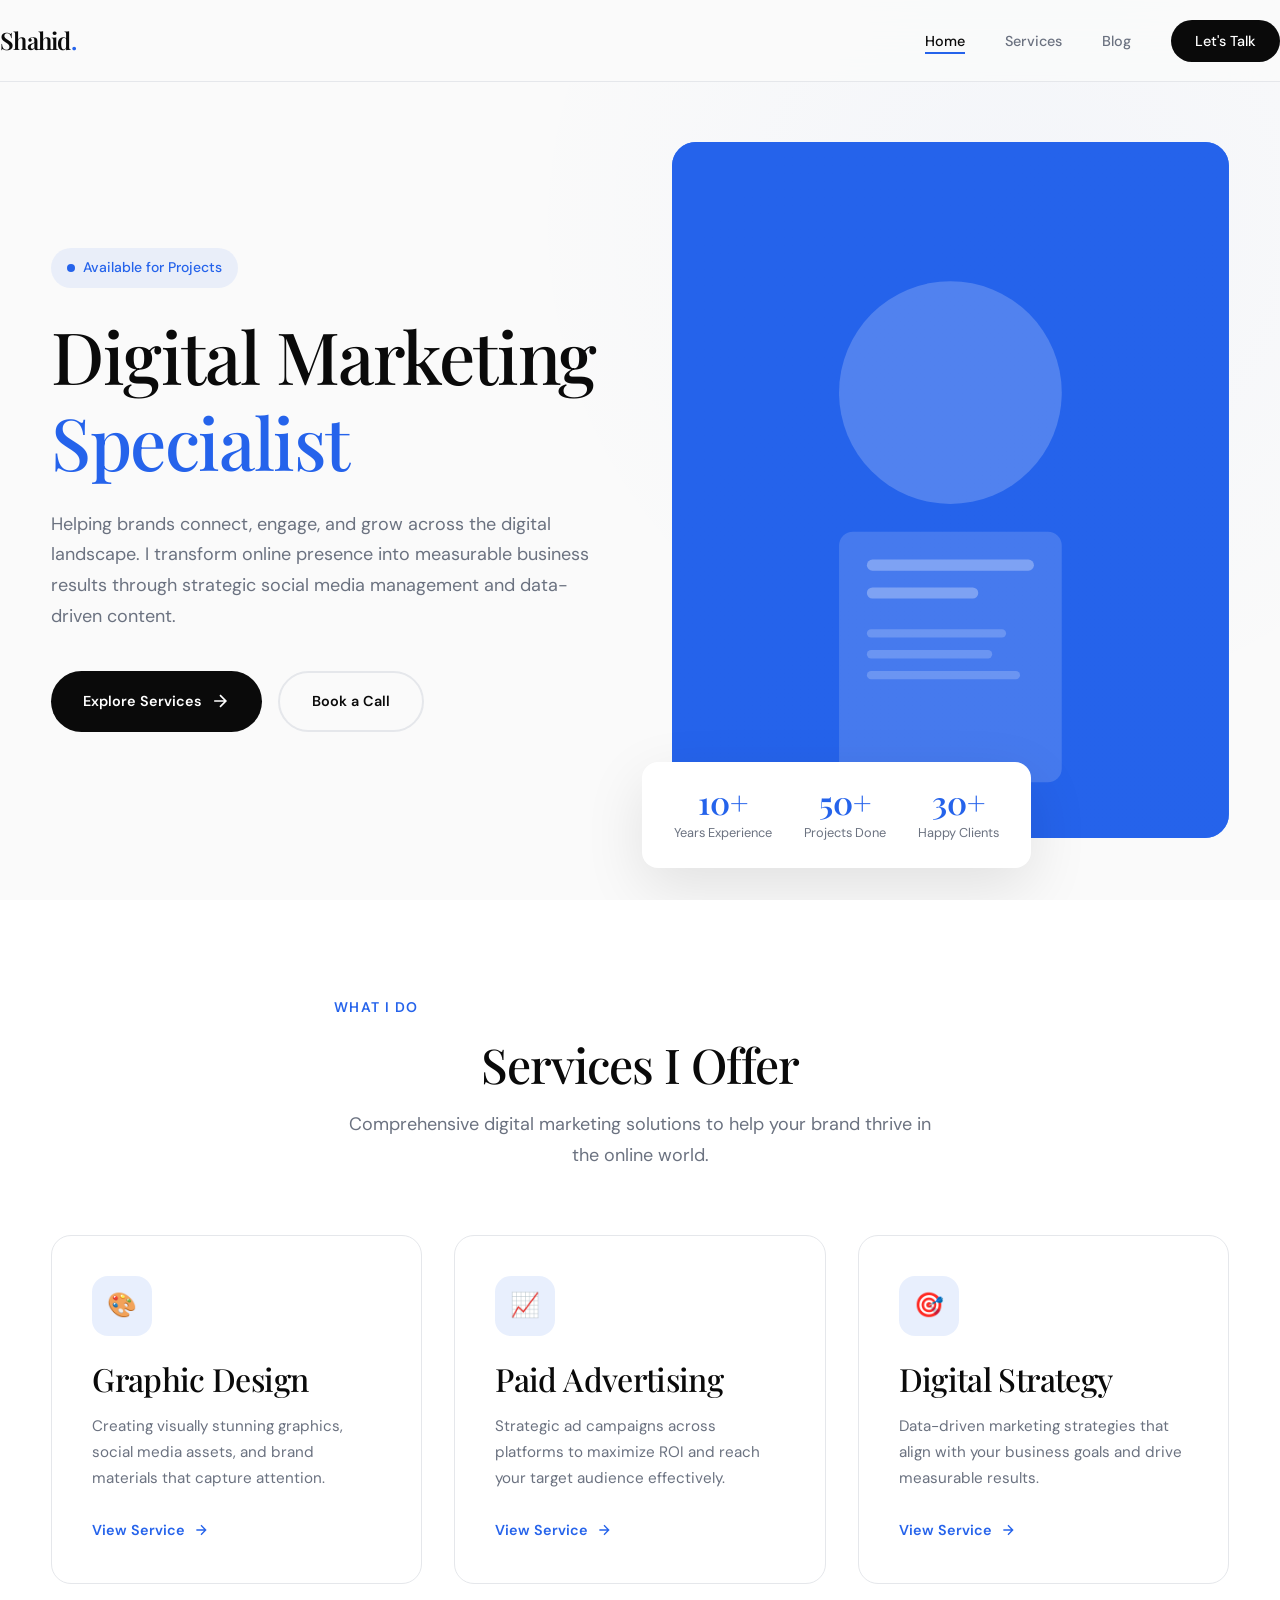
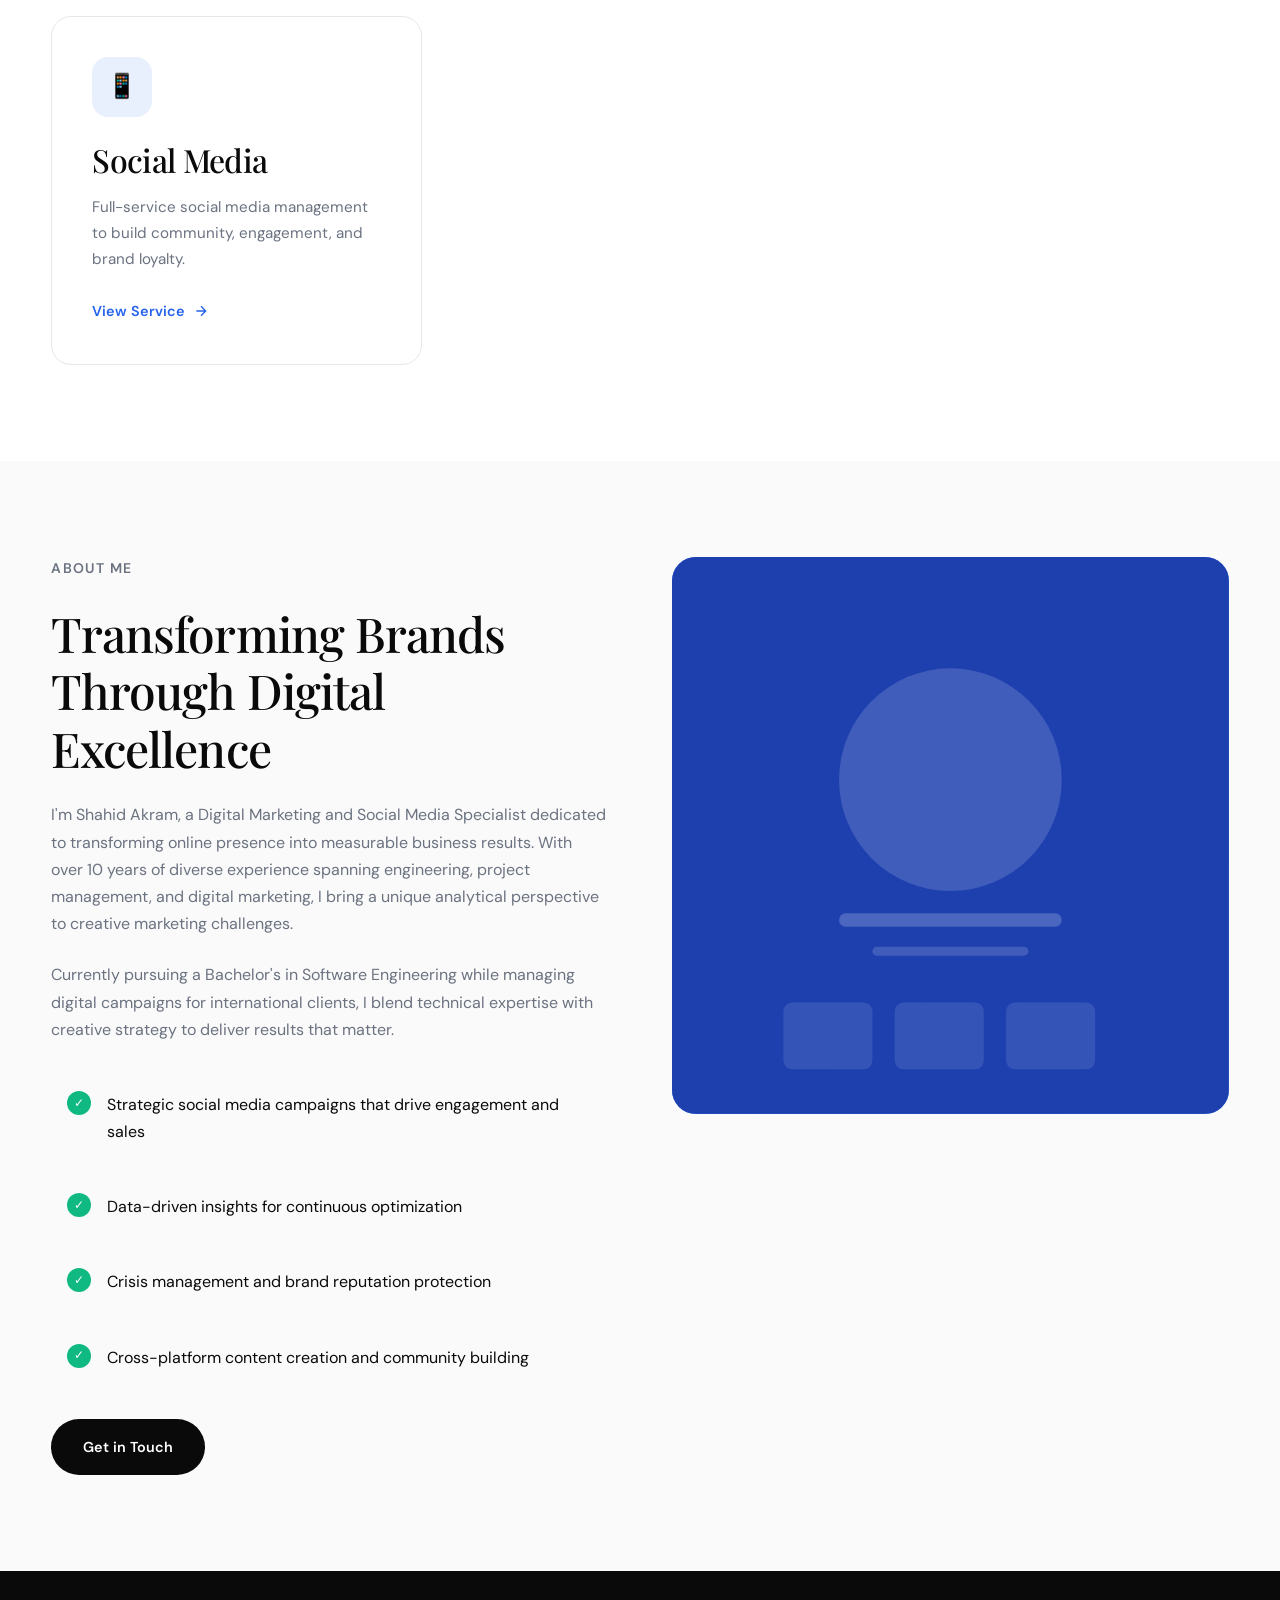
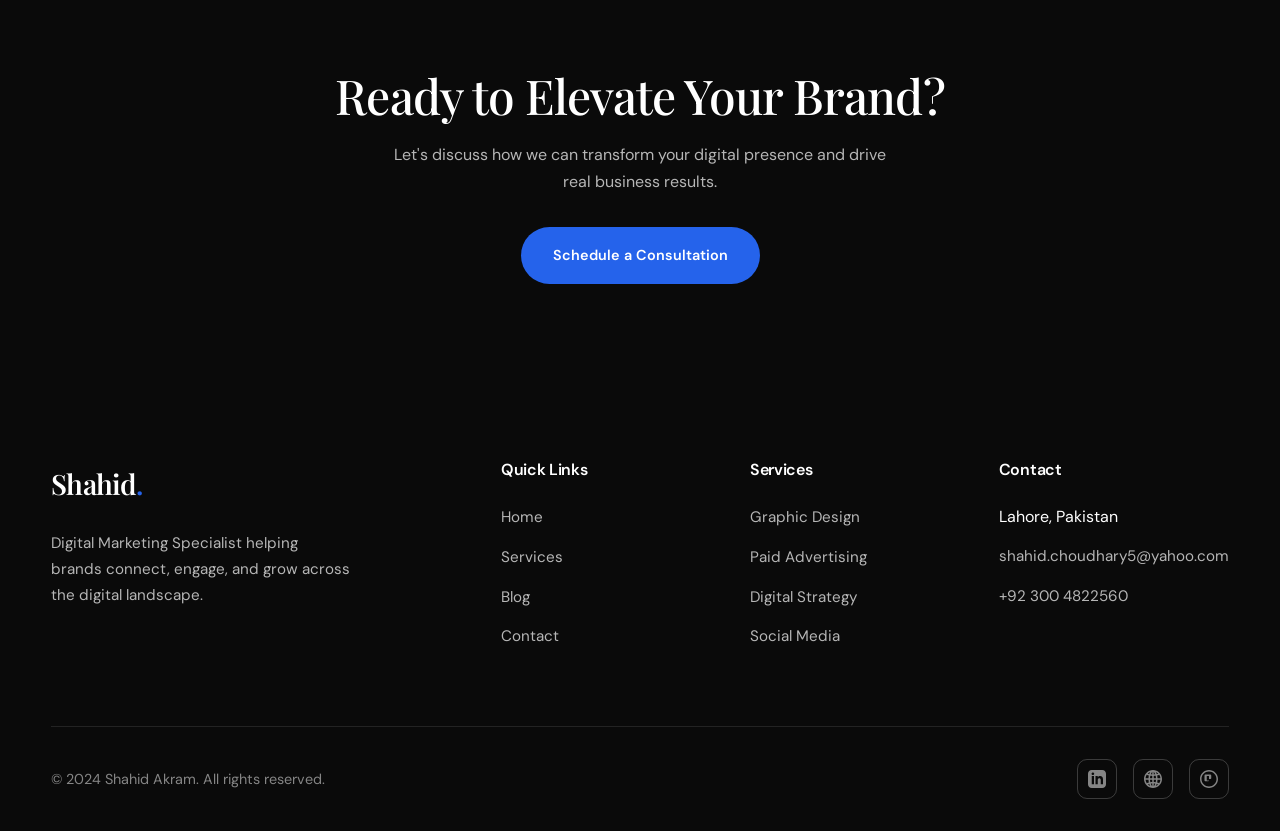
==== index.html @ c12536f8 "Add files via upload" ====
<!DOCTYPE html>
<html lang="en">
<head>
  <meta charset="UTF-8">
  <meta name="viewport" content="width=device-width, initial-scale=1.0">
  <meta name="description" content="Shahid Akram - Digital Marketing Specialist | Social Media Management | Data-Driven Content & Design | Lead Generation Expert">
  <title>Shahid Akram | Digital Marketing Specialist</title>
  <link rel="preconnect" href="https://fonts.googleapis.com">
  <link rel="preconnect" href="https://fonts.gstatic.com" crossorigin>
  <link href="https://fonts.googleapis.com/css2?family=DM+Sans:wght@400;500;600;700&family=Playfair+Display:wght@400;500;600;700&display=swap" rel="stylesheet">
  <link rel="stylesheet" href="styles.css">
</head>
<body>
  <!-- Navigation -->
  <nav class="nav">
    <div class="container nav-inner">
      <a href="index.html" class="logo">Shahid<span>.</span></a>
      <ul class="nav-links">
        <li><a href="index.html" class="active">Home</a></li>
        <li><a href="services.html">Services</a></li>
        <li><a href="blog.html">Blog</a></li>
        <li><a href="contact.html" class="nav-cta">Let's Talk</a></li>
      </ul>
      <button class="menu-toggle" onclick="toggleMenu()">
        <span></span>
        <span></span>
        <span></span>
      </button>
    </div>
  </nav>

  <!-- Hero Section -->
  <section class="hero">
    <div class="container">
      <div class="hero-content">
        <div class="hero-text">
          <div class="hero-tag">
            Available for Projects
          </div>
          <h1>
            Digital Marketing
            <span>Specialist</span>
          </h1>
          <p class="hero-desc">
            Helping brands connect, engage, and grow across the digital landscape. I transform online presence into measurable business results through strategic social media management and data-driven content.
          </p>
          <div class="hero-btns">
            <a href="services.html" class="btn btn-primary">
              Explore Services
              <svg width="20" height="20" viewBox="0 0 24 24" fill="none" stroke="currentColor" stroke-width="2">
                <path d="M5 12h14M12 5l7 7-7 7"/>
              </svg>
            </a>
            <a href="contact.html" class="btn btn-secondary">Book a Call</a>
          </div>
        </div>
        <div class="hero-image">
          <div class="hero-image-wrapper">
            <svg width="100%" height="100%" viewBox="0 0 400 500" fill="none" xmlns="http://www.w3.org/2000/svg">
              <rect width="400" height="500" fill="url(#gradient1)"/>
              <circle cx="200" cy="180" r="80" fill="rgba(255,255,255,0.2)"/>
              <rect x="120" y="280" width="160" height="180" rx="10" fill="rgba(255,255,255,0.15)"/>
              <rect x="140" y="300" width="120" height="8" rx="4" fill="rgba(255,255,255,0.3)"/>
              <rect x="140" y="320" width="80" height="8" rx="4" fill="rgba(255,255,255,0.3)"/>
              <rect x="140" y="350" width="100" height="6" rx="3" fill="rgba(255,255,255,0.2)"/>
              <rect x="140" y="365" width="90" height="6" rx="3" fill="rgba(255,255,255,0.2)"/>
              <rect x="140" y="380" width="110" height="6" rx="3" fill="rgba(255,255,255,0.2)"/>
              <defs>
                <linearGradient id="gradient1" x1="0" y1="0" x2="400" y2="500">
                  <stop offset="0%" stop-color="#2563eb"/>
                  <stop offset="100%" stop-color="#1e40af"/>
                </linearGradient>
              </defs>
            </svg>
          </div>
          <div class="hero-stats">
            <div class="stat">
              <div class="stat-number">10+</div>
              <div class="stat-label">Years Experience</div>
            </div>
            <div class="stat">
              <div class="stat-number">50+</div>
              <div class="stat-label">Projects Done</div>
            </div>
            <div class="stat">
              <div class="stat-number">30+</div>
              <div class="stat-label">Happy Clients</div>
            </div>
          </div>
        </div>
      </div>
    </div>
  </section>

  <!-- Services Preview -->
  <section class="section" style="background: var(--bg-white);">
    <div class="container">
      <div class="section-header">
        <p class="section-tag">What I Do</p>
        <h2 class="section-title">Services I Offer</h2>
        <p class="section-desc">Comprehensive digital marketing solutions to help your brand thrive in the online world.</p>
      </div>
      <div class="services-grid">
        <a href="graphic-design.html" class="service-card">
          <div class="service-icon">🎨</div>
          <h3>Graphic Design</h3>
          <p>Creating visually stunning graphics, social media assets, and brand materials that capture attention.</p>
          <span class="service-link">
            View Service
            <svg width="16" height="16" viewBox="0 0 24 24" fill="none" stroke="currentColor" stroke-width="2">
              <path d="M5 12h14M12 5l7 7-7 7"/>
            </svg>
          </span>
        </a>
        <a href="paid-advertising.html" class="service-card">
          <div class="service-icon">📈</div>
          <h3>Paid Advertising</h3>
          <p>Strategic ad campaigns across platforms to maximize ROI and reach your target audience effectively.</p>
          <span class="service-link">
            View Service
            <svg width="16" height="16" viewBox="0 0 24 24" fill="none" stroke="currentColor" stroke-width="2">
              <path d="M5 12h14M12 5l7 7-7 7"/>
            </svg>
          </span>
        </a>
        <a href="digital-marketing.html" class="service-card">
          <div class="service-icon">🎯</div>
          <h3>Digital Strategy</h3>
          <p>Data-driven marketing strategies that align with your business goals and drive measurable results.</p>
          <span class="service-link">
            View Service
            <svg width="16" height="16" viewBox="0 0 24 24" fill="none" stroke="currentColor" stroke-width="2">
              <path d="M5 12h14M12 5l7 7-7 7"/>
            </svg>
          </span>
        </a>
        <a href="social-media.html" class="service-card">
          <div class="service-icon">📱</div>
          <h3>Social Media</h3>
          <p>Full-service social media management to build community, engagement, and brand loyalty.</p>
          <span class="service-link">
            View Service
            <svg width="16" height="16" viewBox="0 0 24 24" fill="none" stroke="currentColor" stroke-width="2">
              <path d="M5 12h14M12 5l7 7-7 7"/>
            </svg>
          </span>
        </a>
      </div>
    </div>
  </section>

  <!-- About Preview -->
  <section class="section">
    <div class="container">
      <div class="service-detail">
        <div class="service-content">
          <p class="section-tag">About Me</p>
          <h2>Transforming Brands Through Digital Excellence</h2>
          <p>
            I'm Shahid Akram, a Digital Marketing and Social Media Specialist dedicated to transforming online presence into measurable business results. With over 10 years of diverse experience spanning engineering, project management, and digital marketing, I bring a unique analytical perspective to creative marketing challenges.
          </p>
          <p>
            Currently pursuing a Bachelor's in Software Engineering while managing digital campaigns for international clients, I blend technical expertise with creative strategy to deliver results that matter.
          </p>
          <ul class="service-features">
            <li>Strategic social media campaigns that drive engagement and sales</li>
            <li>Data-driven insights for continuous optimization</li>
            <li>Crisis management and brand reputation protection</li>
            <li>Cross-platform content creation and community building</li>
          </ul>
          <a href="contact.html" class="btn btn-primary">Get in Touch</a>
        </div>
        <div class="service-image">
          <svg width="100%" height="100%" viewBox="0 0 500 500" fill="none" xmlns="http://www.w3.org/2000/svg">
            <rect width="500" height="500" fill="url(#grad2)"/>
            <circle cx="250" cy="200" r="100" fill="rgba(255,255,255,0.15)"/>
            <rect x="150" y="320" width="200" height="12" rx="6" fill="rgba(255,255,255,0.2)"/>
            <rect x="180" y="350" width="140" height="8" rx="4" fill="rgba(255,255,255,0.15)"/>
            <rect x="100" y="400" width="80" height="60" rx="8" fill="rgba(255,255,255,0.1)"/>
            <rect x="200" y="400" width="80" height="60" rx="8" fill="rgba(255,255,255,0.1)"/>
            <rect x="300" y="400" width="80" height="60" rx="8" fill="rgba(255,255,255,0.1)"/>
            <defs>
              <linearGradient id="grad2" x1="0" y1="0" x2="500" y2="500">
                <stop offset="0%" stop-color="#1e40af"/>
                <stop offset="100%" stop-color="#3b82f6"/>
              </linearGradient>
            </defs>
          </svg>
        </div>
      </div>
    </div>
  </section>

  <!-- CTA Section -->
  <section class="section" style="background: var(--primary); color: white; text-align: center;">
    <div class="container">
      <h2 style="color: white; margin-bottom: 1rem;">Ready to Elevate Your Brand?</h2>
      <p style="color: rgba(255,255,255,0.7); max-width: 500px; margin: 0 auto 2rem;">
        Let's discuss how we can transform your digital presence and drive real business results.
      </p>
      <a href="contact.html" class="btn btn-accent">Schedule a Consultation</a>
    </div>
  </section>

  <!-- Footer -->
  <footer class="footer">
    <div class="container">
      <div class="footer-grid">
        <div class="footer-brand">
          <div class="logo">Shahid<span>.</span></div>
          <p>Digital Marketing Specialist helping brands connect, engage, and grow across the digital landscape.</p>
        </div>
        <div class="footer-col">
          <h4>Quick Links</h4>
          <ul class="footer-links">
            <li><a href="index.html">Home</a></li>
            <li><a href="services.html">Services</a></li>
            <li><a href="blog.html">Blog</a></li>
            <li><a href="contact.html">Contact</a></li>
          </ul>
        </div>
        <div class="footer-col">
          <h4>Services</h4>
          <ul class="footer-links">
            <li><a href="graphic-design.html">Graphic Design</a></li>
            <li><a href="paid-advertising.html">Paid Advertising</a></li>
            <li><a href="digital-marketing.html">Digital Strategy</a></li>
            <li><a href="social-media.html">Social Media</a></li>
          </ul>
        </div>
        <div class="footer-col">
          <h4>Contact</h4>
          <ul class="footer-links">
            <li>Lahore, Pakistan</li>
            <li><a href="mailto:shahid.choudhary5@yahoo.com">shahid.choudhary5@yahoo.com</a></li>
            <li><a href="tel:+923004822560">+92 300 4822560</a></li>
          </ul>
        </div>
      </div>
      <div class="footer-bottom">
        <p>© 2024 Shahid Akram. All rights reserved.</p>
        <div class="footer-social">
          <a href="https://www.linkedin.com/in/shahidakram" target="_blank" aria-label="LinkedIn">
            <svg width="18" height="18" viewBox="0 0 24 24" fill="currentColor">
              <path d="M19 0h-14c-2.761 0-5 2.239-5 5v14c0 2.761 2.239 5 5 5h14c2.762 0 5-2.239 5-5v-14c0-2.761-2.238-5-5-5zm-11 19h-3v-11h3v11zm-1.5-12.268c-.966 0-1.75-.79-1.75-1.764s.784-1.764 1.75-1.764 1.75.79 1.75 1.764-.783 1.764-1.75 1.764zm13.5 12.268h-3v-5.604c0-3.368-4-3.113-4 0v5.604h-3v-11h3v1.765c1.396-2.586 7-2.777 7 2.476v6.759z"/>
            </svg>
          </a>
          <a href="https://linktr.ee/ShdElia" target="_blank" aria-label="Portfolio">
            <svg width="18" height="18" viewBox="0 0 24 24" fill="currentColor">
              <path d="M12 0c-6.627 0-12 5.373-12 12s5.373 12 12 12 12-5.373 12-12-5.373-12-12-12zm1 16.057v-3.057h2.994c-.059 1.143-.212 2.24-.456 3.279-.823-.12-1.674-.188-2.538-.222zm1.957 2.162c-.499 1.33-1.159 2.497-1.957 3.456v-3.62c.666.028 1.319.081 1.957.164zm-1.957-7.219v-3.015c.868-.034 1.721-.103 2.548-.224.238 1.027.389 2.111.446 3.239h-2.994zm0-5.014v-3.661c.806.969 1.471 2.15 1.971 3.496-.642.084-1.3.137-1.971.165zm2.703-3.267c1.237.496 2.354 1.228 3.29 2.146-.642.234-1.311.442-2.019.607-.344-.992-.775-1.91-1.271-2.753zm-7.241 13.56c-.244-1.039-.398-2.136-.456-3.279h2.994v3.057c-.865.034-1.714.102-2.538.222zm2.538 1.776v3.62c-.798-.959-1.458-2.126-1.957-3.456.638-.083 1.291-.136 1.957-.164zm-2.994-7.055c.057-1.128.207-2.212.446-3.239.827.121 1.68.19 2.548.224v3.015h-2.994zm1.024-5.179c.5-1.346 1.165-2.527 1.97-3.496v3.661c-.671-.028-1.329-.081-1.97-.165zm-2.005-.35c-.708-.165-1.377-.373-2.018-.607.937-.918 2.053-1.65 3.29-2.146-.496.844-.927 1.762-1.272 2.753zm-.549 1.918c-.264 1.151-.434 2.36-.492 3.611h-3.933c.165-1.658.739-3.197 1.617-4.518.88.361 1.816.67 2.808.907zm.009 9.262c-.988.236-1.92.542-2.797.9-.89-1.328-1.471-2.879-1.637-4.551h3.934c.058 1.265.231 2.488.5 3.651zm.553 1.917c.342.976.768 1.881 1.257 2.712-1.223-.49-2.326-1.211-3.256-2.115.636-.229 1.299-.435 1.999-.597zm9.924 0c.7.163 1.362.367 1.999.597-.931.903-2.034 1.625-3.257 2.116.489-.832.915-1.737 1.258-2.713zm.553-1.917c.27-1.163.442-2.386.501-3.651h3.934c-.167 1.672-.748 3.223-1.638 4.551-.877-.358-1.81-.664-2.797-.9zm.501-5.651c-.058-1.251-.229-2.46-.492-3.611.992-.237 1.929-.546 2.809-.907.877 1.321 1.451 2.86 1.616 4.518h-3.933z"/>
            </svg>
          </a>
          <a href="https://letterstoamovingworld.blogspot.com/" target="_blank" aria-label="Blog">
            <svg width="18" height="18" viewBox="0 0 24 24" fill="currentColor">
              <path d="M12 2c5.514 0 10 4.486 10 10s-4.486 10-10 10-10-4.486-10-10 4.486-10 10-10zm0-2c-6.627 0-12 5.373-12 12s5.373 12 12 12 12-5.373 12-12-5.373-12-12-12zm-1.5 6h3c.828 0 1.5.671 1.5 1.5v3c0 .828-.672 1.5-1.5 1.5h-1.5v1.5c0 .828-.672 1.5-1.5 1.5h-3c-.828 0-1.5-.672-1.5-1.5v-6c0-.829.672-1.5 1.5-1.5h3zm-1.5 8h3v-6h-3v6z"/>
            </svg>
          </a>
        </div>
      </div>
    </div>
  </footer>

  <script>
    function toggleMenu() {
      document.querySelector('.nav-links').classList.toggle('active');
    }
  </script>
</body>
</html>
---- styles.css ----
/* ========================================
   SHAHID AKRAM - PORTFOLIO STYLES
   Minimalist & Modern Design
   ======================================== */

/* CSS Variables */
:root {
  --primary: #0a0a0a;
  --secondary: #1a1a1a;
  --accent: #2563eb;
  --accent-light: #3b82f6;
  --text: #0a0a0a;
  --text-light: #6b7280;
  --bg: #fafafa;
  --bg-white: #ffffff;
  --border: #e5e7eb;
  --success: #10b981;
  --font-display: 'Playfair Display', Georgia, serif;
  --font-body: 'DM Sans', -apple-system, BlinkMacSystemFont, sans-serif;
  --transition: all 0.3s cubic-bezier(0.4, 0, 0.2, 1);
}

/* Reset & Base */
*, *::before, *::after {
  box-sizing: border-box;
  margin: 0;
  padding: 0;
}

html {
  scroll-behavior: smooth;
  font-size: 16px;
}

body {
  font-family: var(--font-body);
  background: var(--bg);
  color: var(--text);
  line-height: 1.7;
  min-height: 100vh;
  overflow-x: hidden;
}

a {
  color: inherit;
  text-decoration: none;
  transition: var(--transition);
}

img {
  max-width: 100%;
  height: auto;
  display: block;
}

/* Typography */
h1, h2, h3, h4, h5, h6 {
  font-family: var(--font-display);
  font-weight: 500;
  line-height: 1.2;
  letter-spacing: -0.02em;
}

h1 { font-size: clamp(2.5rem, 6vw, 4.5rem); }
h2 { font-size: clamp(2rem, 4vw, 3rem); }
h3 { font-size: clamp(1.5rem, 3vw, 2rem); }
h4 { font-size: 1.25rem; }

p { max-width: 65ch; }

/* Container */
.container {
  width: 100%;
  max-width: 1400px;
  margin: 0 auto;
  padding: 0 clamp(1.5rem, 4vw, 4rem);
}

/* Navigation */
.nav {
  position: fixed;
  top: 0;
  left: 0;
  right: 0;
  z-index: 1000;
  background: rgba(250, 250, 250, 0.9);
  backdrop-filter: blur(20px);
  border-bottom: 1px solid var(--border);
}

.nav-inner {
  display: flex;
  align-items: center;
  justify-content: space-between;
  padding: 1.25rem 0;
}

.logo {
  font-family: var(--font-display);
  font-size: 1.5rem;
  font-weight: 600;
  letter-spacing: -0.03em;
}

.logo span {
  color: var(--accent);
}

.nav-links {
  display: flex;
  align-items: center;
  gap: 2.5rem;
  list-style: none;
}

.nav-links a {
  font-size: 0.9rem;
  font-weight: 500;
  color: var(--text-light);
  position: relative;
}

.nav-links a:hover,
.nav-links a.active {
  color: var(--text);
}

.nav-links a::after {
  content: '';
  position: absolute;
  bottom: -4px;
  left: 0;
  width: 0;
  height: 2px;
  background: var(--accent);
  transition: var(--transition);
}

.nav-links a:hover::after,
.nav-links a.active::after {
  width: 100%;
}

.nav-cta {
  background: var(--primary);
  color: white !important;
  padding: 0.75rem 1.5rem;
  border-radius: 100px;
}

.nav-cta:hover {
  background: var(--secondary);
  transform: translateY(-2px);
}

.nav-cta::after {
  display: none !important;
}

/* Mobile Menu */
.menu-toggle {
  display: none;
  flex-direction: column;
  gap: 5px;
  background: none;
  border: none;
  cursor: pointer;
  padding: 0.5rem;
}

.menu-toggle span {
  width: 24px;
  height: 2px;
  background: var(--text);
  transition: var(--transition);
}

/* Hero Section */
.hero {
  min-height: 100vh;
  display: flex;
  align-items: center;
  padding-top: 80px;
  position: relative;
  overflow: hidden;
}

.hero::before {
  content: '';
  position: absolute;
  top: -50%;
  right: -20%;
  width: 80%;
  height: 150%;
  background: radial-gradient(circle, rgba(37, 99, 235, 0.03) 0%, transparent 60%);
  pointer-events: none;
}

.hero-content {
  display: grid;
  grid-template-columns: 1fr 1fr;
  gap: 4rem;
  align-items: center;
}

.hero-text {
  animation: fadeInUp 1s ease-out;
}

.hero-tag {
  display: inline-flex;
  align-items: center;
  gap: 0.5rem;
  font-size: 0.875rem;
  font-weight: 500;
  color: var(--accent);
  margin-bottom: 1.5rem;
  padding: 0.5rem 1rem;
  background: rgba(37, 99, 235, 0.08);
  border-radius: 100px;
}

.hero-tag::before {
  content: '';
  width: 8px;
  height: 8px;
  background: var(--accent);
  border-radius: 50%;
  animation: pulse 2s infinite;
}

.hero h1 {
  margin-bottom: 1.5rem;
}

.hero h1 span {
  display: block;
  color: var(--accent);
}

.hero-desc {
  font-size: 1.125rem;
  color: var(--text-light);
  margin-bottom: 2.5rem;
}

.hero-btns {
  display: flex;
  gap: 1rem;
  flex-wrap: wrap;
}

.hero-image {
  position: relative;
  animation: fadeInRight 1s ease-out 0.3s both;
}

.hero-image-wrapper {
  position: relative;
  border-radius: 24px;
  overflow: hidden;
  aspect-ratio: 4/5;
  background: linear-gradient(135deg, var(--accent) 0%, var(--accent-light) 100%);
}

.hero-image img {
  width: 100%;
  height: 100%;
  object-fit: cover;
  mix-blend-mode: luminosity;
  opacity: 0.9;
}

.hero-stats {
  position: absolute;
  bottom: -30px;
  left: -30px;
  background: var(--bg-white);
  padding: 1.5rem 2rem;
  border-radius: 16px;
  box-shadow: 0 20px 60px rgba(0, 0, 0, 0.1);
  display: flex;
  gap: 2rem;
}

.stat {
  text-align: center;
}

.stat-number {
  font-family: var(--font-display);
  font-size: 2rem;
  font-weight: 600;
  color: var(--accent);
  line-height: 1;
}

.stat-label {
  font-size: 0.8rem;
  color: var(--text-light);
  margin-top: 0.25rem;
}

/* Buttons */
.btn {
  display: inline-flex;
  align-items: center;
  justify-content: center;
  gap: 0.5rem;
  padding: 1rem 2rem;
  font-size: 0.9rem;
  font-weight: 600;
  border-radius: 100px;
  border: none;
  cursor: pointer;
  transition: var(--transition);
}

.btn-primary {
  background: var(--primary);
  color: white;
}

.btn-primary:hover {
  background: var(--secondary);
  transform: translateY(-3px);
  box-shadow: 0 10px 30px rgba(0, 0, 0, 0.2);
}

.btn-secondary {
  background: transparent;
  color: var(--text);
  border: 2px solid var(--border);
}

.btn-secondary:hover {
  border-color: var(--primary);
  background: var(--primary);
  color: white;
}

.btn-accent {
  background: var(--accent);
  color: white;
}

.btn-accent:hover {
  background: var(--accent-light);
  transform: translateY(-3px);
}

/* Sections */
.section {
  padding: 6rem 0;
}

.section-header {
  text-align: center;
  margin-bottom: 4rem;
}

.section-tag {
  font-size: 0.875rem;
  font-weight: 600;
  color: var(--accent);
  text-transform: uppercase;
  letter-spacing: 0.1em;
  margin-bottom: 1rem;
}

.section-title {
  margin-bottom: 1rem;
}

.section-desc {
  color: var(--text-light);
  font-size: 1.125rem;
  max-width: 600px;
  margin: 0 auto;
}

/* Services Grid */
.services-grid {
  display: grid;
  grid-template-columns: repeat(auto-fit, minmax(280px, 1fr));
  gap: 2rem;
}

.service-card {
  background: var(--bg-white);
  padding: 2.5rem;
  border-radius: 20px;
  border: 1px solid var(--border);
  transition: var(--transition);
  position: relative;
  overflow: hidden;
}

.service-card::before {
  content: '';
  position: absolute;
  top: 0;
  left: 0;
  right: 0;
  height: 4px;
  background: linear-gradient(90deg, var(--accent), var(--accent-light));
  transform: scaleX(0);
  transform-origin: left;
  transition: var(--transition);
}

.service-card:hover {
  transform: translateY(-8px);
  box-shadow: 0 20px 60px rgba(0, 0, 0, 0.08);
}

.service-card:hover::before {
  transform: scaleX(1);
}

.service-icon {
  width: 60px;
  height: 60px;
  background: rgba(37, 99, 235, 0.1);
  border-radius: 16px;
  display: flex;
  align-items: center;
  justify-content: center;
  margin-bottom: 1.5rem;
  font-size: 1.5rem;
}

.service-card h3 {
  margin-bottom: 1rem;
}

.service-card p {
  color: var(--text-light);
  font-size: 0.95rem;
  margin-bottom: 1.5rem;
}

.service-link {
  display: inline-flex;
  align-items: center;
  gap: 0.5rem;
  font-weight: 600;
  color: var(--accent);
  font-size: 0.9rem;
}

.service-link:hover {
  gap: 0.75rem;
}

/* Portfolio Grid */
.portfolio-grid {
  display: grid;
  grid-template-columns: repeat(auto-fit, minmax(350px, 1fr));
  gap: 2rem;
}

.portfolio-item {
  position: relative;
  border-radius: 20px;
  overflow: hidden;
  aspect-ratio: 4/3;
  background: var(--secondary);
  cursor: pointer;
}

.portfolio-item img {
  width: 100%;
  height: 100%;
  object-fit: cover;
  transition: var(--transition);
}

.portfolio-overlay {
  position: absolute;
  inset: 0;
  background: linear-gradient(to top, rgba(0,0,0,0.9) 0%, transparent 60%);
  display: flex;
  flex-direction: column;
  justify-content: flex-end;
  padding: 2rem;
  opacity: 0;
  transition: var(--transition);
}

.portfolio-item:hover .portfolio-overlay {
  opacity: 1;
}

.portfolio-item:hover img {
  transform: scale(1.1);
}

.portfolio-overlay h4 {
  color: white;
  margin-bottom: 0.5rem;
}

.portfolio-overlay p {
  color: rgba(255,255,255,0.7);
  font-size: 0.9rem;
}

/* Page Header */
.page-header {
  padding: 10rem 0 4rem;
  background: var(--bg-white);
  text-align: center;
  position: relative;
  overflow: hidden;
}

.page-header::before {
  content: '';
  position: absolute;
  top: 0;
  left: 50%;
  transform: translateX(-50%);
  width: 150%;
  height: 100%;
  background: radial-gradient(ellipse at center top, rgba(37, 99, 235, 0.05) 0%, transparent 70%);
  pointer-events: none;
}

.page-header h1 {
  margin-bottom: 1rem;
  animation: fadeInUp 0.8s ease-out;
}

.page-header p {
  color: var(--text-light);
  font-size: 1.125rem;
  max-width: 600px;
  margin: 0 auto;
  animation: fadeInUp 0.8s ease-out 0.1s both;
}

.breadcrumb {
  display: flex;
  align-items: center;
  justify-content: center;
  gap: 0.5rem;
  margin-bottom: 1.5rem;
  font-size: 0.9rem;
  color: var(--text-light);
  animation: fadeInUp 0.8s ease-out;
}

.breadcrumb a:hover {
  color: var(--accent);
}

.breadcrumb span {
  color: var(--accent);
}

/* Service Detail */
.service-detail {
  display: grid;
  grid-template-columns: 1fr 1fr;
  gap: 4rem;
  align-items: start;
}

.service-content h2 {
  margin-bottom: 1.5rem;
}

.service-content p {
  color: var(--text-light);
  margin-bottom: 1.5rem;
}

.service-features {
  list-style: none;
  margin: 2rem 0;
}

.service-features li {
  display: flex;
  align-items: flex-start;
  gap: 1rem;
  margin-bottom: 1rem;
  padding: 1rem;
  background: var(--bg);
  border-radius: 12px;
}

.service-features li::before {
  content: '✓';
  width: 24px;
  height: 24px;
  background: var(--success);
  color: white;
  border-radius: 50%;
  display: flex;
  align-items: center;
  justify-content: center;
  font-size: 0.75rem;
  flex-shrink: 0;
}

.service-image {
  position: sticky;
  top: 120px;
  border-radius: 24px;
  overflow: hidden;
  background: linear-gradient(135deg, var(--accent) 0%, var(--accent-light) 100%);
  aspect-ratio: 1;
}

.service-image img {
  width: 100%;
  height: 100%;
  object-fit: cover;
  mix-blend-mode: multiply;
  opacity: 0.8;
}

/* Blog Grid */
.blog-grid {
  display: grid;
  grid-template-columns: repeat(auto-fit, minmax(320px, 1fr));
  gap: 2rem;
}

.blog-card {
  background: var(--bg-white);
  border-radius: 20px;
  overflow: hidden;
  border: 1px solid var(--border);
  transition: var(--transition);
}

.blog-card:hover {
  transform: translateY(-8px);
  box-shadow: 0 20px 60px rgba(0, 0, 0, 0.08);
}

.blog-image {
  aspect-ratio: 16/10;
  overflow: hidden;
}

.blog-image img {
  width: 100%;
  height: 100%;
  object-fit: cover;
  transition: var(--transition);
}

.blog-card:hover .blog-image img {
  transform: scale(1.05);
}

.blog-content {
  padding: 1.5rem 2rem 2rem;
}

.blog-meta {
  display: flex;
  align-items: center;
  gap: 1rem;
  font-size: 0.85rem;
  color: var(--text-light);
  margin-bottom: 1rem;
}

.blog-category {
  background: rgba(37, 99, 235, 0.1);
  color: var(--accent);
  padding: 0.25rem 0.75rem;
  border-radius: 100px;
  font-weight: 500;
}

.blog-card h3 {
  margin-bottom: 0.75rem;
  font-size: 1.25rem;
  transition: var(--transition);
}

.blog-card:hover h3 {
  color: var(--accent);
}

.blog-card p {
  color: var(--text-light);
  font-size: 0.95rem;
}

/* Contact Section */
.contact-grid {
  display: grid;
  grid-template-columns: 1fr 1.5fr;
  gap: 4rem;
}

.contact-info h2 {
  margin-bottom: 1.5rem;
}

.contact-info > p {
  color: var(--text-light);
  margin-bottom: 2rem;
}

.contact-details {
  margin-bottom: 2rem;
}

.contact-item {
  display: flex;
  align-items: flex-start;
  gap: 1rem;
  margin-bottom: 1.5rem;
}

.contact-icon {
  width: 48px;
  height: 48px;
  background: rgba(37, 99, 235, 0.1);
  border-radius: 12px;
  display: flex;
  align-items: center;
  justify-content: center;
  flex-shrink: 0;
}

.contact-item h4 {
  font-family: var(--font-body);
  font-weight: 600;
  margin-bottom: 0.25rem;
}

.contact-item p {
  color: var(--text-light);
  font-size: 0.95rem;
}

.contact-item a {
  color: var(--accent);
}

.contact-item a:hover {
  text-decoration: underline;
}

.social-links {
  display: flex;
  gap: 1rem;
}

.social-links a {
  width: 44px;
  height: 44px;
  background: var(--bg);
  border-radius: 12px;
  display: flex;
  align-items: center;
  justify-content: center;
  border: 1px solid var(--border);
  transition: var(--transition);
}

.social-links a:hover {
  background: var(--primary);
  color: white;
  border-color: var(--primary);
}

/* Contact Form */
.contact-form {
  background: var(--bg-white);
  padding: 3rem;
  border-radius: 24px;
  border: 1px solid var(--border);
}

.form-row {
  display: grid;
  grid-template-columns: 1fr 1fr;
  gap: 1.5rem;
}

.form-group {
  margin-bottom: 1.5rem;
}

.form-group label {
  display: block;
  font-weight: 500;
  margin-bottom: 0.5rem;
  font-size: 0.9rem;
}

.form-group input,
.form-group select,
.form-group textarea {
  width: 100%;
  padding: 1rem 1.25rem;
  border: 2px solid var(--border);
  border-radius: 12px;
  font-family: inherit;
  font-size: 1rem;
  transition: var(--transition);
  background: var(--bg);
}

.form-group input:focus,
.form-group select:focus,
.form-group textarea:focus {
  outline: none;
  border-color: var(--accent);
  background: var(--bg-white);
}

.form-group textarea {
  min-height: 150px;
  resize: vertical;
}

/* Calendar Widget */
.calendar-widget {
  background: var(--bg);
  border-radius: 16px;
  padding: 1.5rem;
  margin-bottom: 2rem;
}

.calendar-header {
  display: flex;
  align-items: center;
  justify-content: space-between;
  margin-bottom: 1rem;
}

.calendar-header h4 {
  font-family: var(--font-body);
}

.calendar-nav {
  display: flex;
  gap: 0.5rem;
}

.calendar-nav button {
  width: 32px;
  height: 32px;
  border: 1px solid var(--border);
  background: var(--bg-white);
  border-radius: 8px;
  cursor: pointer;
  transition: var(--transition);
}

.calendar-nav button:hover {
  background: var(--primary);
  color: white;
  border-color: var(--primary);
}

.calendar-grid {
  display: grid;
  grid-template-columns: repeat(7, 1fr);
  gap: 0.5rem;
  text-align: center;
}

.calendar-day-name {
  font-size: 0.75rem;
  font-weight: 600;
  color: var(--text-light);
  padding: 0.5rem;
}

.calendar-day {
  padding: 0.75rem;
  border-radius: 8px;
  font-size: 0.9rem;
  cursor: pointer;
  transition: var(--transition);
}

.calendar-day:hover:not(.disabled) {
  background: rgba(37, 99, 235, 0.1);
}

.calendar-day.selected {
  background: var(--accent);
  color: white;
}

.calendar-day.disabled {
  color: var(--border);
  cursor: not-allowed;
}

.calendar-day.today {
  font-weight: 600;
  border: 2px solid var(--accent);
}

.time-slots {
  display: grid;
  grid-template-columns: repeat(3, 1fr);
  gap: 0.75rem;
  margin-top: 1rem;
}

.time-slot {
  padding: 0.75rem;
  text-align: center;
  border: 1px solid var(--border);
  border-radius: 8px;
  font-size: 0.875rem;
  cursor: pointer;
  transition: var(--transition);
}

.time-slot:hover {
  border-color: var(--accent);
  background: rgba(37, 99, 235, 0.05);
}

.time-slot.selected {
  background: var(--accent);
  color: white;
  border-color: var(--accent);
}

/* Footer */
.footer {
  background: var(--primary);
  color: white;
  padding: 5rem 0 2rem;
}

.footer-grid {
  display: grid;
  grid-template-columns: 2fr 1fr 1fr 1fr;
  gap: 3rem;
  margin-bottom: 4rem;
}

.footer-brand {
  max-width: 300px;
}

.footer-brand .logo {
  margin-bottom: 1.5rem;
  font-size: 1.75rem;
}

.footer-brand p {
  color: rgba(255,255,255,0.7);
  font-size: 0.95rem;
}

.footer-col h4 {
  font-family: var(--font-body);
  font-weight: 600;
  margin-bottom: 1.5rem;
  font-size: 1rem;
}

.footer-links {
  list-style: none;
}

.footer-links li {
  margin-bottom: 0.75rem;
}

.footer-links a {
  color: rgba(255,255,255,0.7);
  font-size: 0.95rem;
}

.footer-links a:hover {
  color: white;
}

.footer-bottom {
  padding-top: 2rem;
  border-top: 1px solid rgba(255,255,255,0.1);
  display: flex;
  align-items: center;
  justify-content: space-between;
  font-size: 0.9rem;
  color: rgba(255,255,255,0.5);
}

.footer-social {
  display: flex;
  gap: 1rem;
}

.footer-social a {
  width: 40px;
  height: 40px;
  border: 1px solid rgba(255,255,255,0.2);
  border-radius: 10px;
  display: flex;
  align-items: center;
  justify-content: center;
  transition: var(--transition);
}

.footer-social a:hover {
  background: white;
  color: var(--primary);
  border-color: white;
}

/* Animations */
@keyframes fadeInUp {
  from {
    opacity: 0;
    transform: translateY(30px);
  }
  to {
    opacity: 1;
    transform: translateY(0);
  }
}

@keyframes fadeInRight {
  from {
    opacity: 0;
    transform: translateX(30px);
  }
  to {
    opacity: 1;
    transform: translateX(0);
  }
}

@keyframes pulse {
  0%, 100% { opacity: 1; }
  50% { opacity: 0.5; }
}

/* Utility Classes */
.text-center { text-align: center; }
.text-accent { color: var(--accent); }
.mb-1 { margin-bottom: 1rem; }
.mb-2 { margin-bottom: 2rem; }
.mb-3 { margin-bottom: 3rem; }
.mt-2 { margin-top: 2rem; }

/* Responsive */
@media (max-width: 1024px) {
  .hero-content {
    grid-template-columns: 1fr;
    text-align: center;
  }

  .hero-text {
    order: 2;
  }

  .hero-image {
    order: 1;
    max-width: 400px;
    margin: 0 auto;
  }

  .hero-btns {
    justify-content: center;
  }

  .hero-stats {
    position: relative;
    bottom: auto;
    left: auto;
    margin: 2rem auto 0;
    justify-content: center;
  }

  .service-detail {
    grid-template-columns: 1fr;
  }

  .service-image {
    position: relative;
    top: auto;
    order: -1;
  }

  .contact-grid {
    grid-template-columns: 1fr;
  }

  .footer-grid {
    grid-template-columns: 1fr 1fr;
  }
}

@media (max-width: 768px) {
  .nav-links {
    display: none;
    position: absolute;
    top: 100%;
    left: 0;
    right: 0;
    background: var(--bg-white);
    flex-direction: column;
    padding: 1.5rem;
    gap: 1rem;
    border-bottom: 1px solid var(--border);
    box-shadow: 0 10px 30px rgba(0,0,0,0.1);
  }

  .nav-links.active {
    display: flex;
  }

  .menu-toggle {
    display: flex;
  }

  .form-row {
    grid-template-columns: 1fr;
  }

  .footer-grid {
    grid-template-columns: 1fr;
  }

  .footer-bottom {
    flex-direction: column;
    gap: 1.5rem;
    text-align: center;
  }

  .portfolio-grid {
    grid-template-columns: 1fr;
  }
}

/* ========================================
   BLOG PAGE STYLES
   ======================================== */

/* Featured Post */
.featured-post {
  padding: 2rem 0 4rem;
}

.featured-article {
  display: grid;
  grid-template-columns: 1.2fr 1fr;
  gap: 3rem;
  align-items: center;
  background: var(--bg-white);
  border-radius: 20px;
  overflow: hidden;
  box-shadow: 0 10px 40px rgba(0,0,0,0.08);
}

.featured-image {
  position: relative;
  height: 100%;
  min-height: 400px;
}

.featured-image svg {
  width: 100%;
  height: 100%;
  object-fit: cover;
}

.featured-content {
  padding: 2rem 3rem 2rem 0;
}

.featured-content h2 {
  font-size: clamp(1.5rem, 3vw, 2rem);
  margin-bottom: 1rem;
  line-height: 1.3;
}

.featured-content p {
  color: var(--text-light);
  margin-bottom: 1.5rem;
}

.post-category {
  position: absolute;
  top: 1.5rem;
  left: 1.5rem;
  background: var(--bg-white);
  color: var(--primary);
  padding: 0.5rem 1rem;
  border-radius: 50px;
  font-size: 0.8rem;
  font-weight: 600;
  text-transform: uppercase;
  letter-spacing: 0.05em;
}

.post-meta {
  display: flex;
  gap: 1.5rem;
  margin-bottom: 1rem;
  font-size: 0.9rem;
  color: var(--text-light);
}

.read-time {
  display: flex;
  align-items: center;
  gap: 0.3rem;
}

/* Blog Grid */
.blog-grid-section {
  padding: 4rem 0 6rem;
}

.blog-filters {
  display: flex;
  flex-wrap: wrap;
  gap: 0.75rem;
  margin-bottom: 3rem;
}

.filter-btn {
  background: var(--bg-white);
  border: 1px solid var(--border);
  padding: 0.6rem 1.25rem;
  border-radius: 50px;
  font-size: 0.9rem;
  cursor: pointer;
  transition: var(--transition);
  font-family: var(--font-body);
}

.filter-btn:hover,
.filter-btn.active {
  background: var(--primary);
  color: white;
  border-color: var(--primary);
}

.blog-grid {
  display: grid;
  grid-template-columns: repeat(3, 1fr);
  gap: 2rem;
}

.blog-card {
  background: var(--bg-white);
  border-radius: 16px;
  overflow: hidden;
  box-shadow: 0 4px 20px rgba(0,0,0,0.06);
  transition: var(--transition);
}

.blog-card:hover {
  transform: translateY(-8px);
  box-shadow: 0 20px 40px rgba(0,0,0,0.12);
}

.blog-card-image {
  position: relative;
  height: 200px;
  overflow: hidden;
}

.blog-card-image svg {
  width: 100%;
  height: 100%;
  object-fit: cover;
}

.blog-card-content {
  padding: 1.5rem;
}

.blog-card-content .post-meta {
  font-size: 0.8rem;
  margin-bottom: 0.75rem;
}

.blog-card-content h3 {
  font-size: 1.15rem;
  margin-bottom: 0.75rem;
  line-height: 1.4;
  font-family: var(--font-body);
  font-weight: 600;
}

.blog-card-content p {
  font-size: 0.9rem;
  color: var(--text-light);
  margin-bottom: 1rem;
  line-height: 1.6;
}

.read-more {
  font-size: 0.9rem;
  font-weight: 600;
  color: var(--accent);
  display: inline-flex;
  align-items: center;
  gap: 0.3rem;
}

.read-more:hover {
  gap: 0.6rem;
}

.load-more-section {
  text-align: center;
  margin-top: 3rem;
}

/* Newsletter */
.newsletter-section {
  background: var(--primary);
  padding: 5rem 0;
}

.newsletter-content {
  text-align: center;
  max-width: 500px;
  margin: 0 auto;
}

.newsletter-content h2 {
  color: white;
  margin-bottom: 0.75rem;
}

.newsletter-content p {
  color: rgba(255,255,255,0.7);
  margin: 0 auto 2rem;
}

.newsletter-form {
  display: flex;
  gap: 0.75rem;
}

.newsletter-form input {
  flex: 1;
  padding: 1rem 1.5rem;
  border: none;
  border-radius: 50px;
  font-size: 1rem;
  font-family: var(--font-body);
}

.newsletter-form input:focus {
  outline: 2px solid var(--accent);
}

.newsletter-form .btn {
  white-space: nowrap;
}

/* ========================================
   CONTACT PAGE STYLES
   ======================================== */

.contact-section {
  padding: 2rem 0 6rem;
}

.contact-grid {
  display: grid;
  grid-template-columns: 1fr 1fr;
  gap: 4rem;
}

.contact-info h2 {
  margin-bottom: 1rem;
}

.contact-info > p {
  color: var(--text-light);
  margin-bottom: 2.5rem;
}

.contact-details {
  display: flex;
  flex-direction: column;
  gap: 1.5rem;
  margin-bottom: 2.5rem;
}

.contact-item {
  display: flex;
  align-items: flex-start;
  gap: 1rem;
}

.contact-icon {
  width: 50px;
  height: 50px;
  background: var(--bg);
  border-radius: 12px;
  display: flex;
  align-items: center;
  justify-content: center;
  color: var(--accent);
  flex-shrink: 0;
}

.contact-text h4 {
  font-family: var(--font-body);
  font-weight: 600;
  margin-bottom: 0.25rem;
}

.contact-text a,
.contact-text p {
  color: var(--text-light);
  font-size: 0.95rem;
}

.contact-text a:hover {
  color: var(--accent);
}

.social-connect h4 {
  font-family: var(--font-body);
  font-weight: 600;
  margin-bottom: 1rem;
}

.social-links-large {
  display: flex;
  gap: 1rem;
}

.social-link-card {
  display: flex;
  align-items: center;
  gap: 0.6rem;
  padding: 0.75rem 1.25rem;
  background: var(--bg);
  border-radius: 10px;
  font-size: 0.9rem;
  font-weight: 500;
  transition: var(--transition);
}

.social-link-card:hover {
  background: var(--primary);
  color: white;
}

.social-link-card svg {
  width: 20px;
  height: 20px;
}

/* Contact Form */
.contact-form-wrapper {
  background: var(--bg-white);
  padding: 2.5rem;
  border-radius: 20px;
  box-shadow: 0 10px 40px rgba(0,0,0,0.08);
}

.contact-form-wrapper h3 {
  font-family: var(--font-body);
  font-weight: 600;
  margin-bottom: 1.5rem;
}

.contact-form {
  display: flex;
  flex-direction: column;
  gap: 1.25rem;
}

.form-group {
  display: flex;
  flex-direction: column;
  gap: 0.5rem;
}

.form-group label {
  font-size: 0.9rem;
  font-weight: 500;
}

.form-group input,
.form-group select,
.form-group textarea {
  padding: 0.9rem 1rem;
  border: 1px solid var(--border);
  border-radius: 10px;
  font-size: 1rem;
  font-family: var(--font-body);
  transition: var(--transition);
}

.form-group input:focus,
.form-group select:focus,
.form-group textarea:focus {
  outline: none;
  border-color: var(--accent);
  box-shadow: 0 0 0 3px rgba(37, 99, 235, 0.1);
}

.form-group textarea {
  resize: vertical;
}

.btn-full {
  width: 100%;
}

/* Calendar Section */
.calendar-section {
  padding: 4rem 0 6rem;
  background: var(--bg);
}

.calendar-header {
  text-align: center;
  margin-bottom: 3rem;
}

.calendar-header p {
  color: var(--text-light);
  margin: 0.75rem auto 0;
}

.calendar-wrapper {
  display: grid;
  grid-template-columns: 1fr 1.5fr;
  gap: 3rem;
  max-width: 1000px;
  margin: 0 auto;
  background: var(--bg-white);
  border-radius: 20px;
  padding: 2.5rem;
  box-shadow: 0 10px 40px rgba(0,0,0,0.08);
}

.meeting-type {
  display: flex;
  gap: 1rem;
  padding-bottom: 1.5rem;
  border-bottom: 1px solid var(--border);
  margin-bottom: 1.5rem;
}

.meeting-icon {
  width: 60px;
  height: 60px;
  background: linear-gradient(135deg, var(--accent) 0%, #7c3aed 100%);
  border-radius: 14px;
  display: flex;
  align-items: center;
  justify-content: center;
  color: white;
}

.meeting-details h3 {
  font-family: var(--font-body);
  font-weight: 600;
  font-size: 1.25rem;
  margin-bottom: 0.5rem;
}

.meeting-duration,
.meeting-method {
  display: flex;
  align-items: center;
  gap: 0.5rem;
  color: var(--text-light);
  font-size: 0.9rem;
  margin-bottom: 0.25rem;
}

.meeting-description h4 {
  font-family: var(--font-body);
  font-weight: 600;
  margin-bottom: 0.75rem;
}

.meeting-description ul {
  list-style: none;
  padding: 0;
}

.meeting-description li {
  position: relative;
  padding-left: 1.5rem;
  margin-bottom: 0.5rem;
  color: var(--text-light);
  font-size: 0.95rem;
}

.meeting-description li::before {
  content: '✓';
  position: absolute;
  left: 0;
  color: var(--success);
  font-weight: 600;
}

/* Calendar Widget */
.calendar-widget {
  border-left: 1px solid var(--border);
  padding-left: 3rem;
}

.calendar-nav {
  display: flex;
  align-items: center;
  justify-content: space-between;
  margin-bottom: 1.5rem;
}

.calendar-nav h3 {
  font-family: var(--font-body);
  font-weight: 600;
  font-size: 1.1rem;
}

.cal-nav-btn {
  width: 36px;
  height: 36px;
  border: 1px solid var(--border);
  background: white;
  border-radius: 8px;
  cursor: pointer;
  display: flex;
  align-items: center;
  justify-content: center;
  transition: var(--transition);
}

.cal-nav-btn:hover {
  background: var(--bg);
}

.calendar-grid {
  margin-bottom: 1.5rem;
}

.calendar-weekdays {
  display: grid;
  grid-template-columns: repeat(7, 1fr);
  text-align: center;
  margin-bottom: 0.75rem;
}

.calendar-weekdays span {
  font-size: 0.75rem;
  font-weight: 600;
  color: var(--text-light);
  text-transform: uppercase;
  letter-spacing: 0.05em;
}

.calendar-days {
  display: grid;
  grid-template-columns: repeat(7, 1fr);
  gap: 0.4rem;
}

.calendar-days .day {
  aspect-ratio: 1;
  display: flex;
  align-items: center;
  justify-content: center;
  font-size: 0.9rem;
  border-radius: 10px;
  cursor: default;
  transition: var(--transition);
}

.calendar-days .day.empty {
  visibility: hidden;
}

.calendar-days .day.past {
  color: var(--border);
}

.calendar-days .day.weekend {
  color: var(--text-light);
  opacity: 0.5;
}

.calendar-days .day.available {
  cursor: pointer;
  font-weight: 500;
}

.calendar-days .day.available:hover {
  background: var(--bg);
}

.calendar-days .day.selected {
  background: var(--accent);
  color: white;
}

/* Time Slots */
.time-slots h4 {
  font-family: var(--font-body);
  font-weight: 600;
  margin-bottom: 1rem;
}

.time-slots h4 span {
  font-weight: 400;
  color: var(--text-light);
  font-size: 0.9rem;
}

.slots-grid {
  display: grid;
  grid-template-columns: repeat(3, 1fr);
  gap: 0.75rem;
}

.time-slot {
  padding: 0.75rem 1rem;
  border: 1px solid var(--border);
  background: white;
  border-radius: 8px;
  font-size: 0.9rem;
  font-family: var(--font-body);
  cursor: pointer;
  transition: var(--transition);
}

.time-slot:hover {
  border-color: var(--accent);
  color: var(--accent);
}

/* Booking Confirmation */
.booking-confirmation {
  text-align: center;
  padding: 2rem 0;
}

.confirmation-icon {
  color: var(--success);
  margin-bottom: 1rem;
}

.booking-confirmation h4 {
  font-family: var(--font-body);
  font-weight: 600;
  font-size: 1.25rem;
  margin-bottom: 0.5rem;
}

.booking-confirmation p {
  color: var(--text-light);
  margin: 0 auto 0.5rem;
}

.confirmation-note {
  font-size: 0.9rem;
  margin-bottom: 1.5rem !important;
}

/* FAQ Section */
.faq-section {
  padding: 4rem 0;
}

.faq-section h2 {
  text-align: center;
  margin-bottom: 3rem;
}

.faq-grid {
  display: grid;
  grid-template-columns: repeat(2, 1fr);
  gap: 2rem;
}

.faq-item {
  background: var(--bg-white);
  padding: 1.75rem;
  border-radius: 16px;
  box-shadow: 0 4px 20px rgba(0,0,0,0.04);
}

.faq-item h4 {
  font-family: var(--font-body);
  font-weight: 600;
  margin-bottom: 0.75rem;
}

.faq-item p {
  color: var(--text-light);
  font-size: 0.95rem;
  line-height: 1.6;
}

/* ========================================
   RESPONSIVE - BLOG & CONTACT
   ======================================== */

@media (max-width: 1024px) {
  .featured-article {
    grid-template-columns: 1fr;
  }
  
  .featured-content {
    padding: 2rem;
  }
  
  .blog-grid {
    grid-template-columns: repeat(2, 1fr);
  }
  
  .contact-grid {
    grid-template-columns: 1fr;
    gap: 3rem;
  }
  
  .calendar-wrapper {
    grid-template-columns: 1fr;
  }
  
  .calendar-widget {
    border-left: none;
    border-top: 1px solid var(--border);
    padding-left: 0;
    padding-top: 2rem;
  }
}

@media (max-width: 768px) {
  .blog-grid {
    grid-template-columns: 1fr;
  }
  
  .newsletter-form {
    flex-direction: column;
  }
  
  .social-links-large {
    flex-wrap: wrap;
  }
  
  .slots-grid {
    grid-template-columns: repeat(2, 1fr);
  }
  
  .faq-grid {
    grid-template-columns: 1fr;
  }
  
  .blog-filters {
    justify-content: center;
  }
}

/* Print Styles */
@media print {
  .nav, .footer, .btn {
    display: none;
  }
}
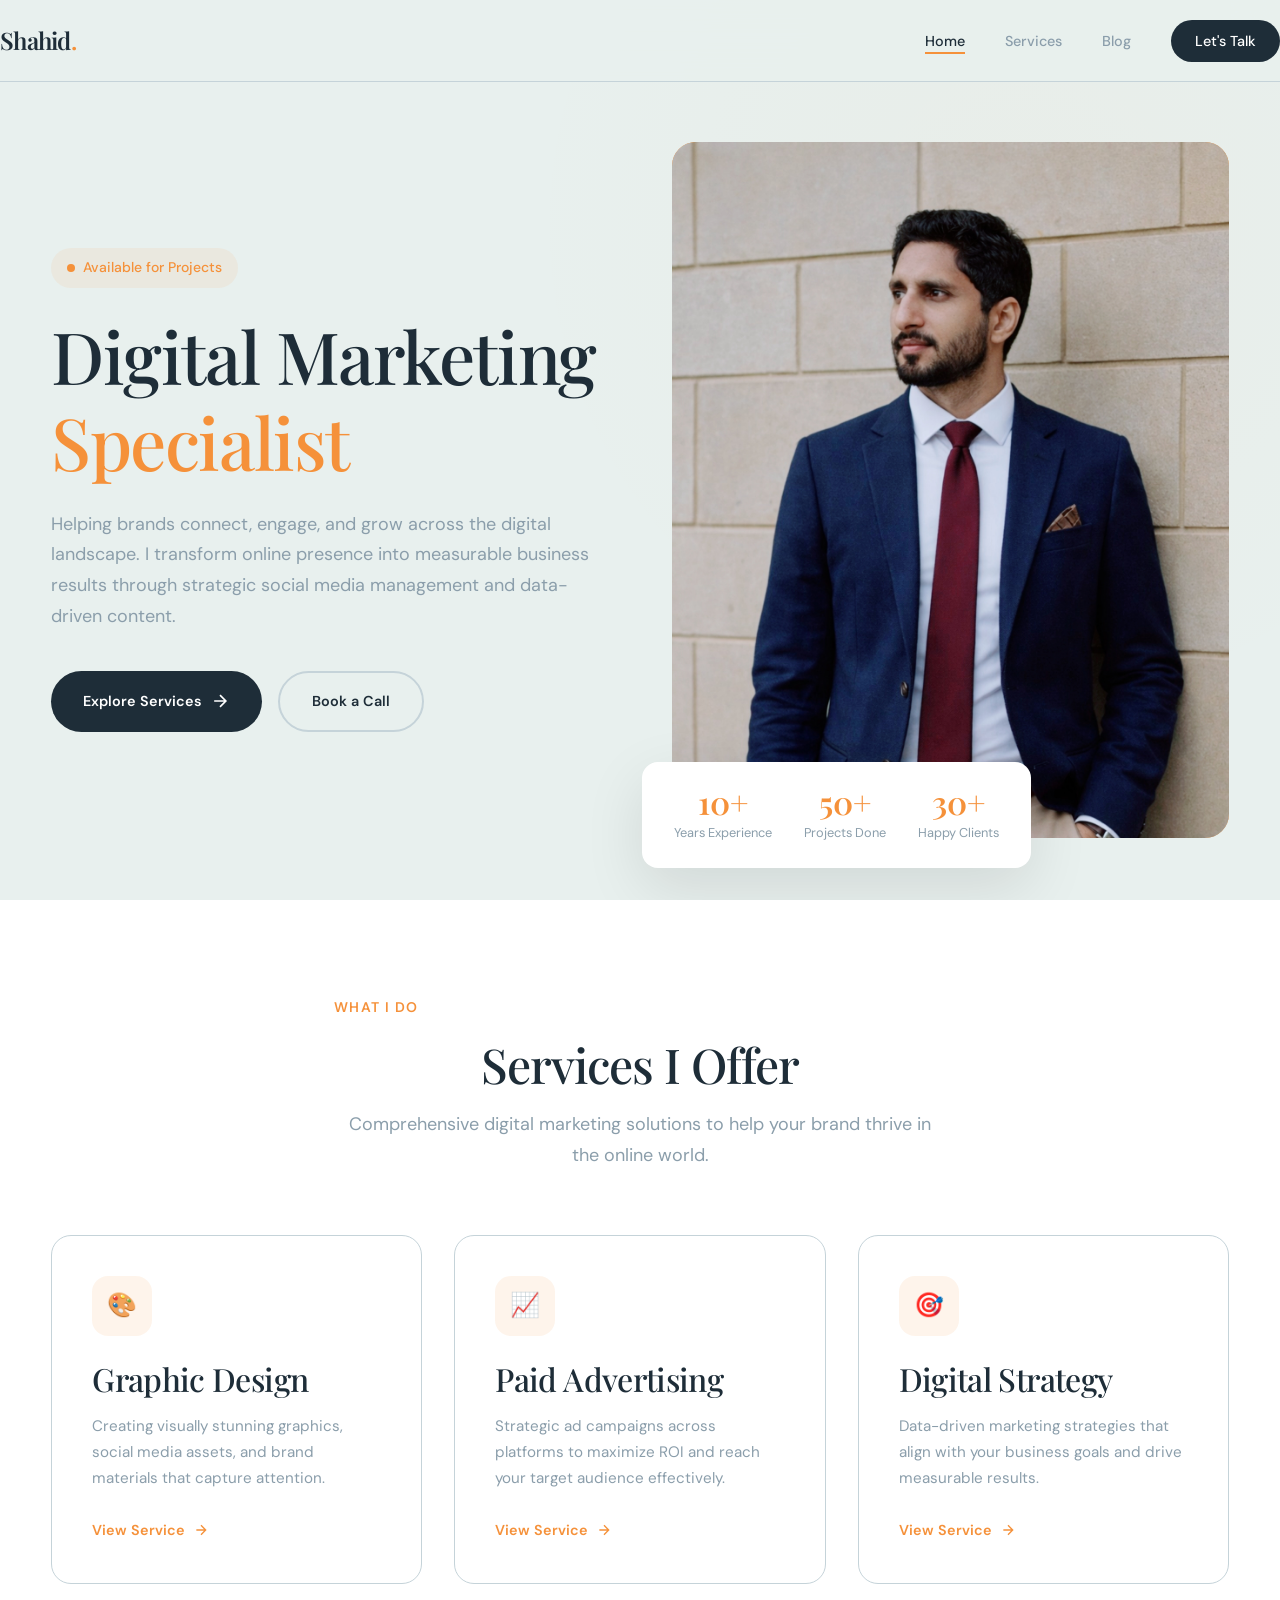
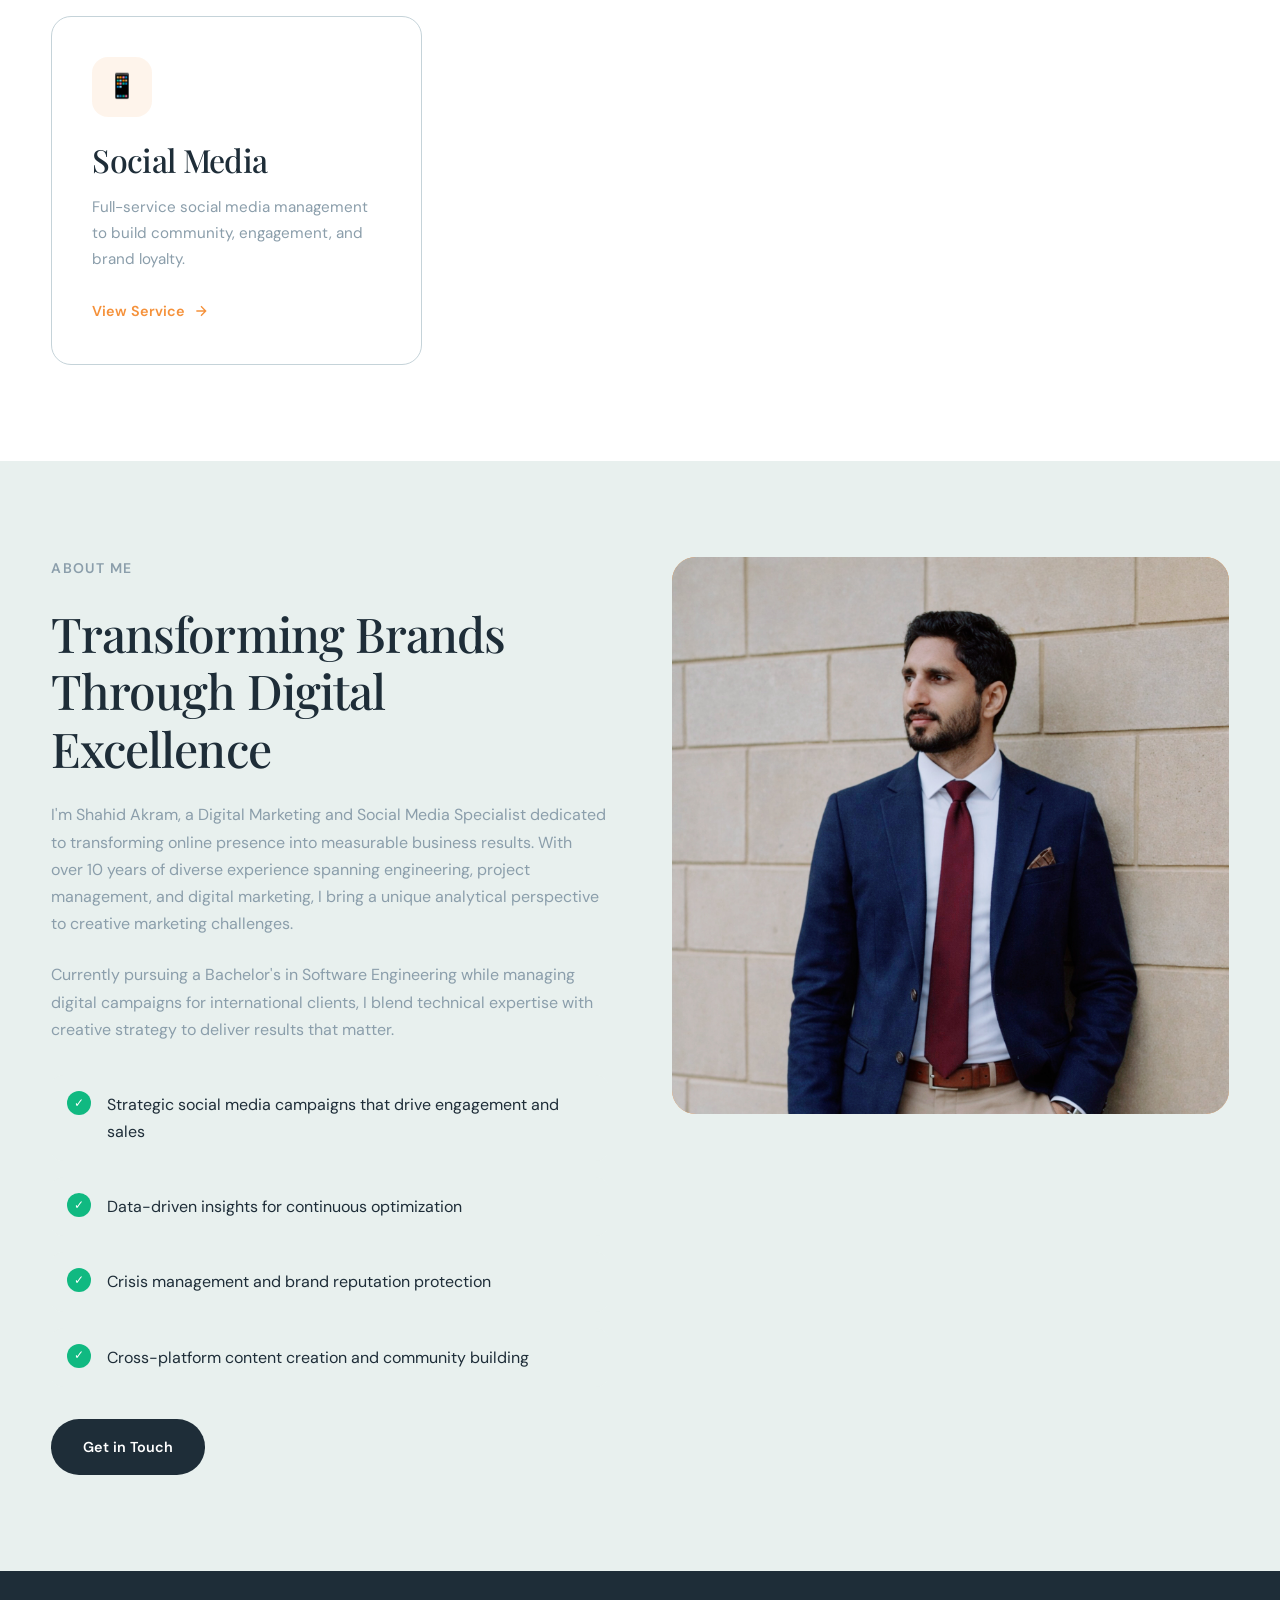
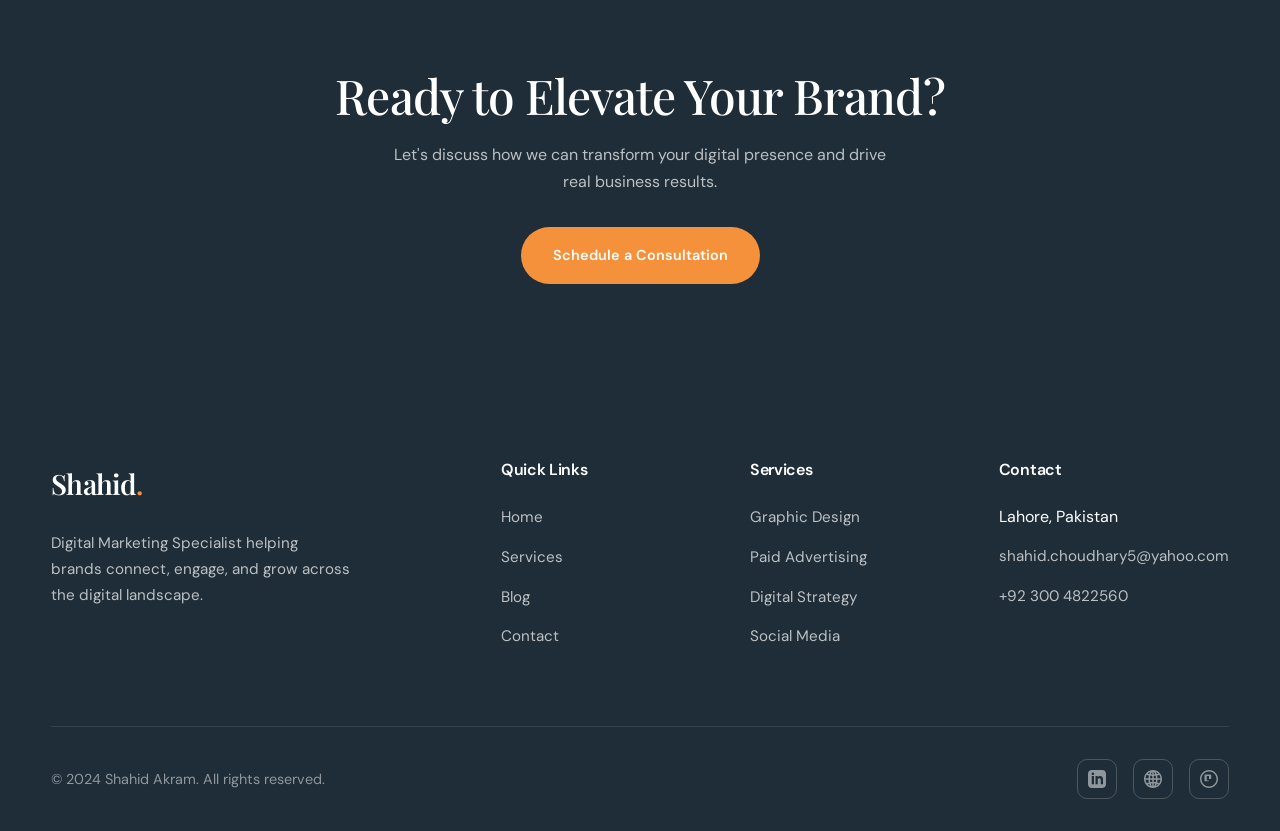
==== commit 80426c26: "Apply new color scheme and add profile photo - Replace blue accent with orange (#F5913A) palette - S" ====
--- a/index.html
+++ b/index.html
@@ -56,22 +56,7 @@
         </div>
         <div class="hero-image">
           <div class="hero-image-wrapper">
-            <svg width="100%" height="100%" viewBox="0 0 400 500" fill="none" xmlns="http://www.w3.org/2000/svg">
-              <rect width="400" height="500" fill="url(#gradient1)"/>
-              <circle cx="200" cy="180" r="80" fill="rgba(255,255,255,0.2)"/>
-              <rect x="120" y="280" width="160" height="180" rx="10" fill="rgba(255,255,255,0.15)"/>
-              <rect x="140" y="300" width="120" height="8" rx="4" fill="rgba(255,255,255,0.3)"/>
-              <rect x="140" y="320" width="80" height="8" rx="4" fill="rgba(255,255,255,0.3)"/>
-              <rect x="140" y="350" width="100" height="6" rx="3" fill="rgba(255,255,255,0.2)"/>
-              <rect x="140" y="365" width="90" height="6" rx="3" fill="rgba(255,255,255,0.2)"/>
-              <rect x="140" y="380" width="110" height="6" rx="3" fill="rgba(255,255,255,0.2)"/>
-              <defs>
-                <linearGradient id="gradient1" x1="0" y1="0" x2="400" y2="500">
-                  <stop offset="0%" stop-color="#2563eb"/>
-                  <stop offset="100%" stop-color="#1e40af"/>
-                </linearGradient>
-              </defs>
-            </svg>
+            <img src="mamu.jpeg" alt="Shahid Akram">
           </div>
           <div class="hero-stats">
             <div class="stat">
@@ -171,21 +156,7 @@
           <a href="contact.html" class="btn btn-primary">Get in Touch</a>
         </div>
         <div class="service-image">
-          <svg width="100%" height="100%" viewBox="0 0 500 500" fill="none" xmlns="http://www.w3.org/2000/svg">
-            <rect width="500" height="500" fill="url(#grad2)"/>
-            <circle cx="250" cy="200" r="100" fill="rgba(255,255,255,0.15)"/>
-            <rect x="150" y="320" width="200" height="12" rx="6" fill="rgba(255,255,255,0.2)"/>
-            <rect x="180" y="350" width="140" height="8" rx="4" fill="rgba(255,255,255,0.15)"/>
-            <rect x="100" y="400" width="80" height="60" rx="8" fill="rgba(255,255,255,0.1)"/>
-            <rect x="200" y="400" width="80" height="60" rx="8" fill="rgba(255,255,255,0.1)"/>
-            <rect x="300" y="400" width="80" height="60" rx="8" fill="rgba(255,255,255,0.1)"/>
-            <defs>
-              <linearGradient id="grad2" x1="0" y1="0" x2="500" y2="500">
-                <stop offset="0%" stop-color="#1e40af"/>
-                <stop offset="100%" stop-color="#3b82f6"/>
-              </linearGradient>
-            </defs>
-          </svg>
+          <img src="mamu.jpeg" alt="Shahid Akram">
         </div>
       </div>
     </div>
--- a/styles.css
+++ b/styles.css
@@ -5,15 +5,15 @@
 
 /* CSS Variables */
 :root {
-  --primary: #0a0a0a;
-  --secondary: #1a1a1a;
-  --accent: #2563eb;
-  --accent-light: #3b82f6;
-  --text: #0a0a0a;
-  --text-light: #6b7280;
-  --bg: #fafafa;
+  --primary: #1E2D38;
+  --secondary: #2A3D4C;
+  --accent: #F5913A;
+  --accent-light: #F7A85E;
+  --text: #1E2D38;
+  --text-light: #8B9EAB;
+  --bg: #E8F0EE;
   --bg-white: #ffffff;
-  --border: #e5e7eb;
+  --border: #C5D3D9;
   --success: #10b981;
   --font-display: 'Playfair Display', Georgia, serif;
   --font-body: 'DM Sans', -apple-system, BlinkMacSystemFont, sans-serif;
@@ -83,7 +83,7 @@
   left: 0;
   right: 0;
   z-index: 1000;
-  background: rgba(250, 250, 250, 0.9);
+  background: rgba(232, 240, 238, 0.9);
   backdrop-filter: blur(20px);
   border-bottom: 1px solid var(--border);
 }
@@ -192,7 +192,7 @@
   right: -20%;
   width: 80%;
   height: 150%;
-  background: radial-gradient(circle, rgba(37, 99, 235, 0.03) 0%, transparent 60%);
+  background: radial-gradient(circle, rgba(245, 145, 58, 0.03) 0%, transparent 60%);
   pointer-events: none;
 }
 
@@ -216,7 +216,7 @@
   color: var(--accent);
   margin-bottom: 1.5rem;
   padding: 0.5rem 1rem;
-  background: rgba(37, 99, 235, 0.08);
+  background: rgba(245, 145, 58, 0.08);
   border-radius: 100px;
 }
 
@@ -267,8 +267,7 @@
   width: 100%;
   height: 100%;
   object-fit: cover;
-  mix-blend-mode: luminosity;
-  opacity: 0.9;
+  object-position: top center;
 }
 
 .hero-stats {
@@ -421,7 +420,7 @@
 .service-icon {
   width: 60px;
   height: 60px;
-  background: rgba(37, 99, 235, 0.1);
+  background: rgba(245, 145, 58, 0.1);
   border-radius: 16px;
   display: flex;
   align-items: center;
@@ -523,7 +522,7 @@
   transform: translateX(-50%);
   width: 150%;
   height: 100%;
-  background: radial-gradient(ellipse at center top, rgba(37, 99, 235, 0.05) 0%, transparent 70%);
+  background: radial-gradient(ellipse at center top, rgba(245, 145, 58, 0.05) 0%, transparent 70%);
   pointer-events: none;
 }
 
@@ -618,8 +617,7 @@
   width: 100%;
   height: 100%;
   object-fit: cover;
-  mix-blend-mode: multiply;
-  opacity: 0.8;
+  object-position: top center;
 }
 
 /* Blog Grid */
@@ -672,7 +670,7 @@
 }
 
 .blog-category {
-  background: rgba(37, 99, 235, 0.1);
+  background: rgba(245, 145, 58, 0.1);
   color: var(--accent);
   padding: 0.25rem 0.75rem;
   border-radius: 100px;
@@ -724,7 +722,7 @@
 .contact-icon {
   width: 48px;
   height: 48px;
-  background: rgba(37, 99, 235, 0.1);
+  background: rgba(245, 145, 58, 0.1);
   border-radius: 12px;
   display: flex;
   align-items: center;
@@ -888,7 +886,7 @@
 }
 
 .calendar-day:hover:not(.disabled) {
-  background: rgba(37, 99, 235, 0.1);
+  background: rgba(245, 145, 58, 0.1);
 }
 
 .calendar-day.selected {
@@ -925,7 +923,7 @@
 
 .time-slot:hover {
   border-color: var(--accent);
-  background: rgba(37, 99, 235, 0.05);
+  background: rgba(245, 145, 58, 0.05);
 }
 
 .time-slot.selected {
@@ -1510,7 +1508,7 @@
 .form-group textarea:focus {
   outline: none;
   border-color: var(--accent);
-  box-shadow: 0 0 0 3px rgba(37, 99, 235, 0.1);
+  box-shadow: 0 0 0 3px rgba(245, 145, 58, 0.1);
 }
 
 .form-group textarea {
@@ -1560,7 +1558,7 @@
 .meeting-icon {
   width: 60px;
   height: 60px;
-  background: linear-gradient(135deg, var(--accent) 0%, #7c3aed 100%);
+  background: linear-gradient(135deg, var(--accent) 0%, #1E2D38 100%);
   border-radius: 14px;
   display: flex;
   align-items: center;
